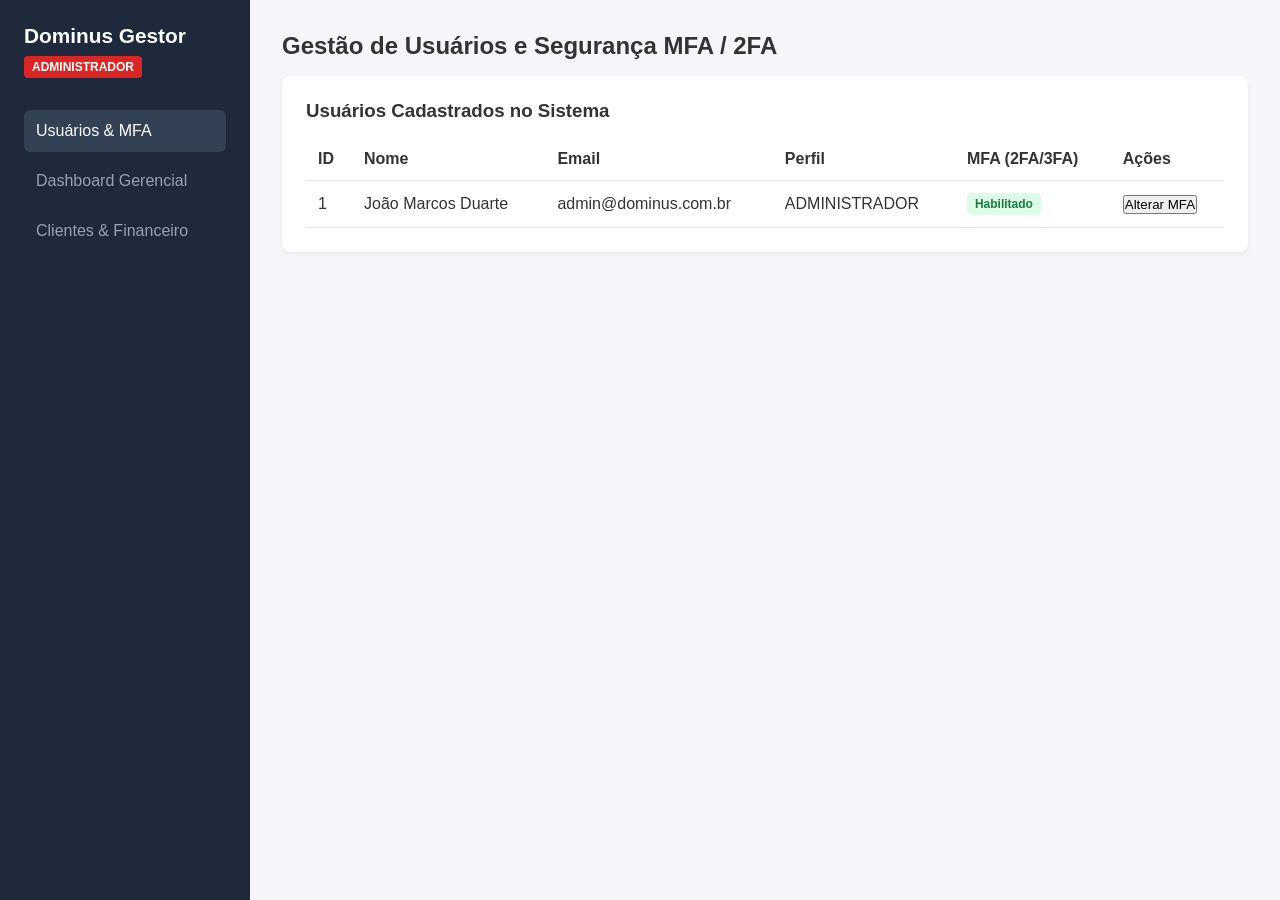
==== frontend/webapp/admin.html @ 0d20ed10 "Step 5: Final Validation - Compile: SUCCESS, Tests: all passed Separated the Maven backend from fron" ====
<!doctype html>
<html lang="pt-BR">
  <head>
    <meta charset="UTF-8" />
    <title>Dominus Gestor - Painel Administrador</title>
    <link rel="stylesheet" href="css/style.css" />
  </head>
  <body>
    <div class="app-layout">
      <aside class="sidebar">
        <h3>Dominus Gestor</h3>
        <span class="badge admin">ADMINISTRADOR</span>
        <nav>
          <a href="admin.html" class="active">Usuários & MFA</a>
          <a href="gerente.html">Dashboard Gerencial</a>
          <a href="sistema.html">Clientes & Financeiro</a>
        </nav>
      </aside>
      <main class="content">
        <header>
          <h2>Gestão de Usuários e Segurança MFA / 2FA</h2>
        </header>
        <section class="card">
          <h3>Usuários Cadastrados no Sistema</h3>
          <table>
            <thead>
              <tr>
                <th>ID</th>
                <th>Nome</th>
                <th>Email</th>
                <th>Perfil</th>
                <th>MFA (2FA/3FA)</th>
                <th>Ações</th>
              </tr>
            </thead>
            <tbody>
              <tr>
                <td>1</td>
                <td>João Marcos Duarte</td>
                <td>admin@dominus.com.br</td>
                <td>ADMINISTRADOR</td>
                <td><span class="badge success">Habilitado</span></td>
                <td>
                  <button onclick="toggleMFA(1)" class="btn-sm">
                    Alterar MFA
                  </button>
                </td>
              </tr>
            </tbody>
          </table>
        </section>
      </main>
    </div>
    <script src="js/admin.js"></script>
  </body>
</html>
---- frontend/webapp/css/style.css ----
* { box-sizing: border-box; margin: 0; padding: 0; font-family: 'Segoe UI', Tahoma, Geneva, Verdana, sans-serif; }
body { background: #f4f6f9; color: #333; }
.login-body { display: flex; align-items: center; justify-content: center; min-height: 100vh; background: linear-gradient(135deg, #1e293b, #0f172a); }
.login-card { background: #fff; padding: 2.5rem; border-radius: 12px; width: 100%; max-width: 400px; box-shadow: 0 10px 25px rgba(0,0,0,0.2); }
.login-card h2 { color: #1e293b; margin-bottom: 0.5rem; text-align: center; }
.subtitle { color: #64748b; font-size: 0.9rem; margin-bottom: 1.5rem; text-align: center; }
.form-group { margin-bottom: 1.2rem; }
.form-group label { display: block; font-size: 0.85rem; font-weight: 600; margin-bottom: 0.4rem; color: #475569; }
.form-group input { width: 100%; padding: 0.75rem; border: 1px solid #cbd5e1; border-radius: 6px; }
.btn-primary { width: 100%; padding: 0.75rem; background: #2563eb; color: white; border: none; border-radius: 6px; font-weight: bold; cursor: pointer; }
.btn-primary:hover { background: #1d4ed8; }
.hidden { display: none; }
.app-layout { display: flex; min-height: 100vh; }
.sidebar { width: 250px; background: #1e293b; color: white; padding: 1.5rem; }
.sidebar h3 { font-size: 1.3rem; margin-bottom: 0.5rem; }
.sidebar nav { margin-top: 2rem; display: flex; flex-direction: column; gap: 0.5rem; }
.sidebar nav a { color: #94a3b8; text-decoration: none; padding: 0.75rem; border-radius: 6px; }
.sidebar nav a.active { background: #334155; color: white; }
.content { flex: 1; padding: 2rem; }
.card { background: white; padding: 1.5rem; border-radius: 8px; box-shadow: 0 2px 4px rgba(0,0,0,0.05); margin-top: 1rem; }
.badge { display: inline-block; padding: 0.25rem 0.5rem; font-size: 0.75rem; border-radius: 4px; font-weight: bold; }
.badge.admin { background: #dc2626; color: white; }
.badge.gerente { background: #d97706; color: white; }
.badge.cliente { background: #16a34a; color: white; }
.badge.success { background: #dcfce7; color: #15803d; }
table { width: 100%; border-collapse: collapse; margin-top: 1rem; }
th, td { text-align: left; padding: 0.75rem; border-bottom: 1px solid #e2e8f0; }
.reports-grid { display: grid; grid-template-columns: repeat(auto-fill, minmax(180px, 1fr)); gap: 1rem; margin-top: 1rem; }
.btn-report { padding: 1rem; border: none; border-radius: 6px; color: white; font-weight: bold; cursor: pointer; }
.btn-report.pdf { background: #e11d48; }
.btn-report.xlsx { background: #16a34a; }
.btn-report.docx { background: #2563eb; }
.btn-report.csv { background: #0284c7; }
.btn-report.txt { background: #475569; }
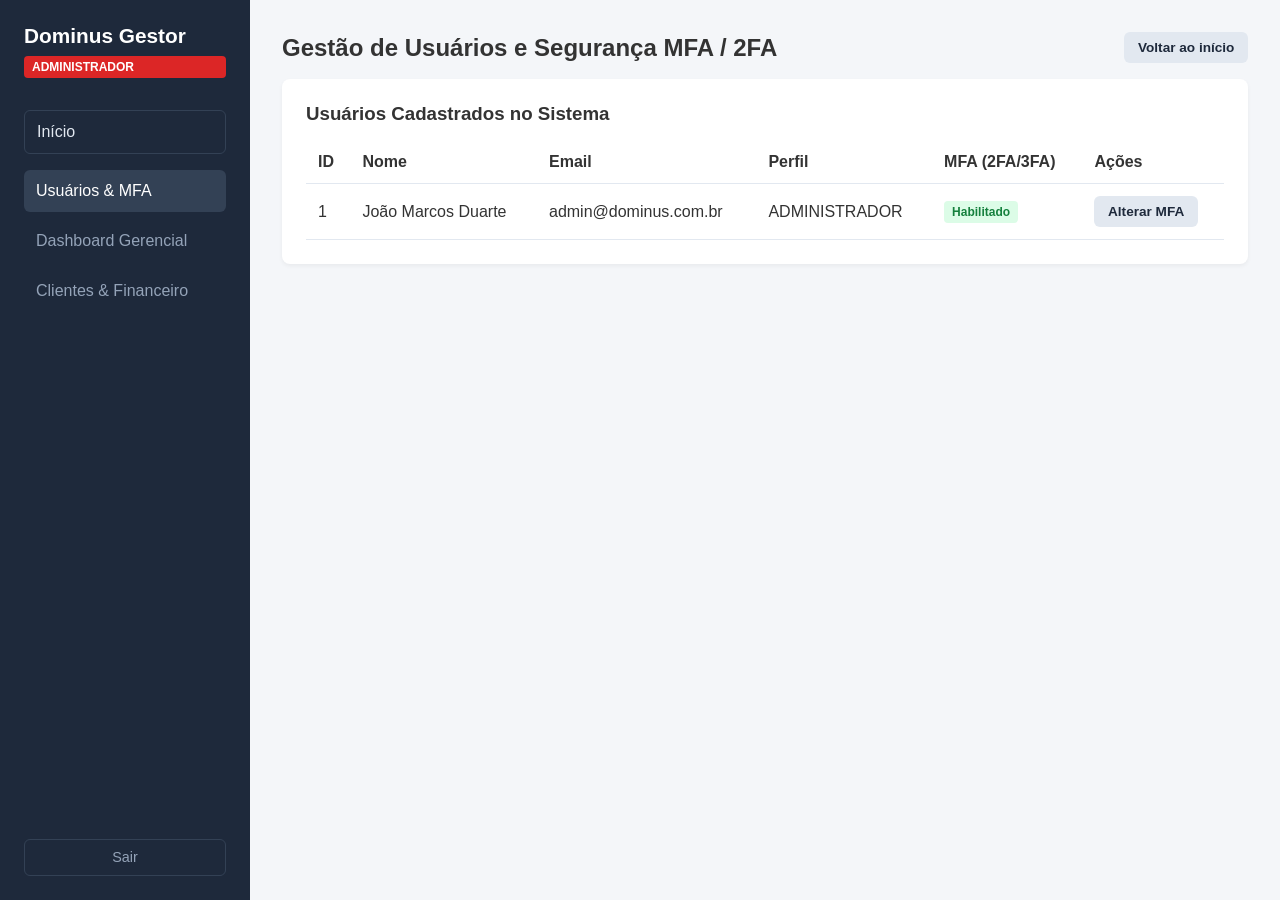
==== commit a70f235d: "Aplicado navegabilidade entre as páginas" ====
--- a/frontend/webapp/admin.html
+++ b/frontend/webapp/admin.html
@@ -7,15 +7,7 @@
   </head>
   <body>
     <div class="app-layout">
-      <aside class="sidebar">
-        <h3>Dominus Gestor</h3>
-        <span class="badge admin">ADMINISTRADOR</span>
-        <nav>
-          <a href="admin.html" class="active">Usuários & MFA</a>
-          <a href="gerente.html">Dashboard Gerencial</a>
-          <a href="sistema.html">Clientes & Financeiro</a>
-        </nav>
-      </aside>
+      <aside class="sidebar" data-nav></aside>
       <main class="content">
         <header>
           <h2>Gestão de Usuários e Segurança MFA / 2FA</h2>
@@ -51,6 +43,7 @@
         </section>
       </main>
     </div>
+    <script src="js/nav.js"></script>
     <script src="js/admin.js"></script>
   </body>
 </html>
--- a/frontend/webapp/css/style.css
+++ b/frontend/webapp/css/style.css
@@ -7,16 +7,30 @@
 .form-group { margin-bottom: 1.2rem; }
 .form-group label { display: block; font-size: 0.85rem; font-weight: 600; margin-bottom: 0.4rem; color: #475569; }
 .form-group input { width: 100%; padding: 0.75rem; border: 1px solid #cbd5e1; border-radius: 6px; }
+.form-link { margin-top: 1rem; text-align: center; font-size: 0.9rem; }
+.form-link a { color: #2563eb; text-decoration: none; }
+.form-success { color: #15803d; margin: 0.75rem 0; }
 .btn-primary { width: 100%; padding: 0.75rem; background: #2563eb; color: white; border: none; border-radius: 6px; font-weight: bold; cursor: pointer; }
 .btn-primary:hover { background: #1d4ed8; }
 .hidden { display: none; }
 .app-layout { display: flex; min-height: 100vh; }
-.sidebar { width: 250px; background: #1e293b; color: white; padding: 1.5rem; }
+.sidebar { width: 250px; background: #1e293b; color: white; padding: 1.5rem; display: flex; flex-direction: column; }
 .sidebar h3 { font-size: 1.3rem; margin-bottom: 0.5rem; }
+.sidebar-brand { display: block; font-size: 1.3rem; font-weight: bold; color: white; text-decoration: none; margin-bottom: 0.5rem; }
+.sidebar-brand:hover { color: #cbd5e1; }
 .sidebar nav { margin-top: 2rem; display: flex; flex-direction: column; gap: 0.5rem; }
 .sidebar nav a { color: #94a3b8; text-decoration: none; padding: 0.75rem; border-radius: 6px; }
+.sidebar nav a:hover { background: #273449; color: white; }
 .sidebar nav a.active { background: #334155; color: white; }
+.sidebar nav a.nav-home { border: 1px solid #334155; color: #e2e8f0; margin-bottom: 0.5rem; }
+.sidebar-footer { margin-top: auto; padding-top: 1.5rem; }
+.btn-link { width: 100%; padding: 0.6rem; background: transparent; color: #94a3b8; border: 1px solid #334155; border-radius: 6px; cursor: pointer; font-size: 0.9rem; }
+.btn-link:hover { background: #334155; color: white; }
 .content { flex: 1; padding: 2rem; }
+.page-header { display: flex; align-items: center; justify-content: space-between; gap: 1rem; flex-wrap: wrap; }
+.header-actions { display: flex; gap: 0.5rem; }
+.btn-sm { display: inline-block; padding: 0.5rem 0.85rem; background: #e2e8f0; color: #1e293b; border: none; border-radius: 6px; font-size: 0.85rem; font-weight: 600; text-decoration: none; cursor: pointer; }
+.btn-sm:hover { background: #cbd5e1; }
 .card { background: white; padding: 1.5rem; border-radius: 8px; box-shadow: 0 2px 4px rgba(0,0,0,0.05); margin-top: 1rem; }
 .badge { display: inline-block; padding: 0.25rem 0.5rem; font-size: 0.75rem; border-radius: 4px; font-weight: bold; }
 .badge.admin { background: #dc2626; color: white; }
@@ -25,6 +39,8 @@
 .badge.success { background: #dcfce7; color: #15803d; }
 table { width: 100%; border-collapse: collapse; margin-top: 1rem; }
 th, td { text-align: left; padding: 0.75rem; border-bottom: 1px solid #e2e8f0; }
+.form-row { display: flex; gap: 1.5rem; flex-wrap: wrap; }
+.form-row .form-group { flex: 1; min-width: 220px; }
 .reports-grid { display: grid; grid-template-columns: repeat(auto-fill, minmax(180px, 1fr)); gap: 1rem; margin-top: 1rem; }
 .btn-report { padding: 1rem; border: none; border-radius: 6px; color: white; font-weight: bold; cursor: pointer; }
 .btn-report.pdf { background: #e11d48; }
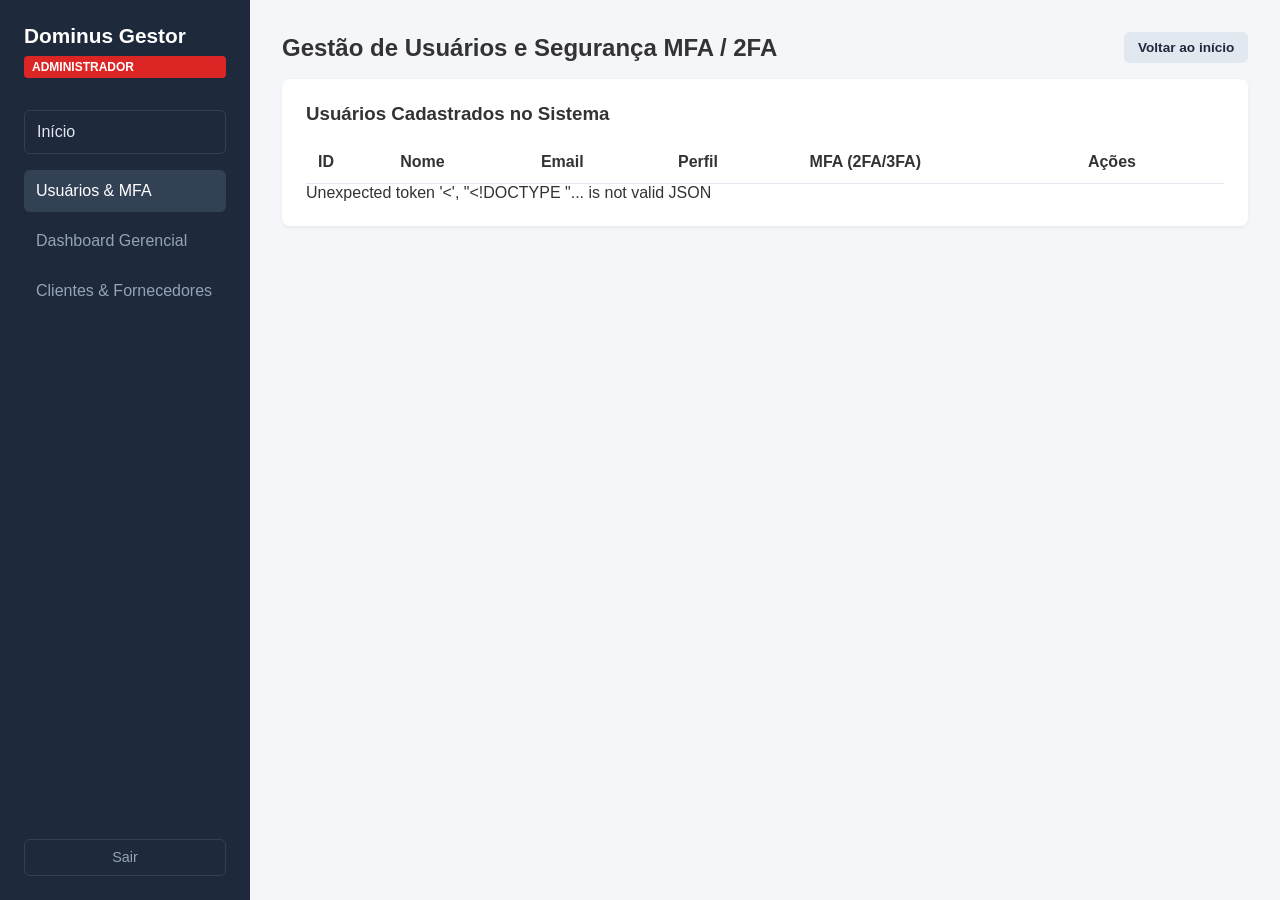
==== commit d878d1d7: "Criação de massa de dados e criação de consultas" ====
--- a/frontend/webapp/admin.html
+++ b/frontend/webapp/admin.html
@@ -25,21 +25,9 @@
                 <th>Ações</th>
               </tr>
             </thead>
-            <tbody>
-              <tr>
-                <td>1</td>
-                <td>João Marcos Duarte</td>
-                <td>admin@dominus.com.br</td>
-                <td>ADMINISTRADOR</td>
-                <td><span class="badge success">Habilitado</span></td>
-                <td>
-                  <button onclick="toggleMFA(1)" class="btn-sm">
-                    Alterar MFA
-                  </button>
-                </td>
-              </tr>
-            </tbody>
+            <tbody id="usuariosTbody"></tbody>
           </table>
+          <p id="usuariosMensagem" class="form-error" role="alert" aria-live="polite"></p>
         </section>
       </main>
     </div>
--- a/frontend/webapp/css/style.css
+++ b/frontend/webapp/css/style.css
@@ -37,8 +37,25 @@
 .badge.gerente { background: #d97706; color: white; }
 .badge.cliente { background: #16a34a; color: white; }
 .badge.success { background: #dcfce7; color: #15803d; }
+.badge.inativo { background: #fee2e2; color: #b91c1c; }
 table { width: 100%; border-collapse: collapse; margin-top: 1rem; }
 th, td { text-align: left; padding: 0.75rem; border-bottom: 1px solid #e2e8f0; }
+.table-scroll { overflow-x: auto; }
+.sr-only { position: absolute; width: 1px; height: 1px; overflow: hidden; clip: rect(0,0,0,0); white-space: nowrap; }
+.list-toolbar { display: flex; align-items: flex-end; justify-content: space-between; gap: 1rem; flex-wrap: wrap; margin-top: 1rem; }
+.search-box { display: flex; gap: 0.5rem; flex: 1; min-width: 240px; }
+.search-box input { flex: 1; padding: 0.6rem 0.75rem; border: 1px solid #cbd5e1; border-radius: 6px; }
+.page-size-box { display: flex; align-items: center; gap: 0.5rem; font-size: 0.85rem; color: #475569; }
+.page-size-box select { padding: 0.5rem; border: 1px solid #cbd5e1; border-radius: 6px; }
+.th-sort { display: inline-flex; align-items: center; gap: 0.15rem; background: none; border: none; font: inherit; font-weight: bold; cursor: pointer; padding: 0; color: inherit; }
+.th-sort:hover { color: #2563eb; }
+.th-sort-active { color: #2563eb; }
+.sort-icon { font-size: 0.7rem; }
+.pagination { display: flex; align-items: center; justify-content: space-between; gap: 1rem; flex-wrap: wrap; margin-top: 1rem; }
+.pagination-info { font-size: 0.85rem; color: #64748b; }
+.pagination-buttons { display: flex; align-items: center; gap: 0.5rem; }
+.pagination-current { font-size: 0.85rem; color: #475569; white-space: nowrap; }
+.pagination-buttons .btn-sm:disabled { opacity: 0.5; cursor: not-allowed; }
 .form-row { display: flex; gap: 1.5rem; flex-wrap: wrap; }
 .form-row .form-group { flex: 1; min-width: 220px; }
 .reports-grid { display: grid; grid-template-columns: repeat(auto-fill, minmax(180px, 1fr)); gap: 1rem; margin-top: 1rem; }
